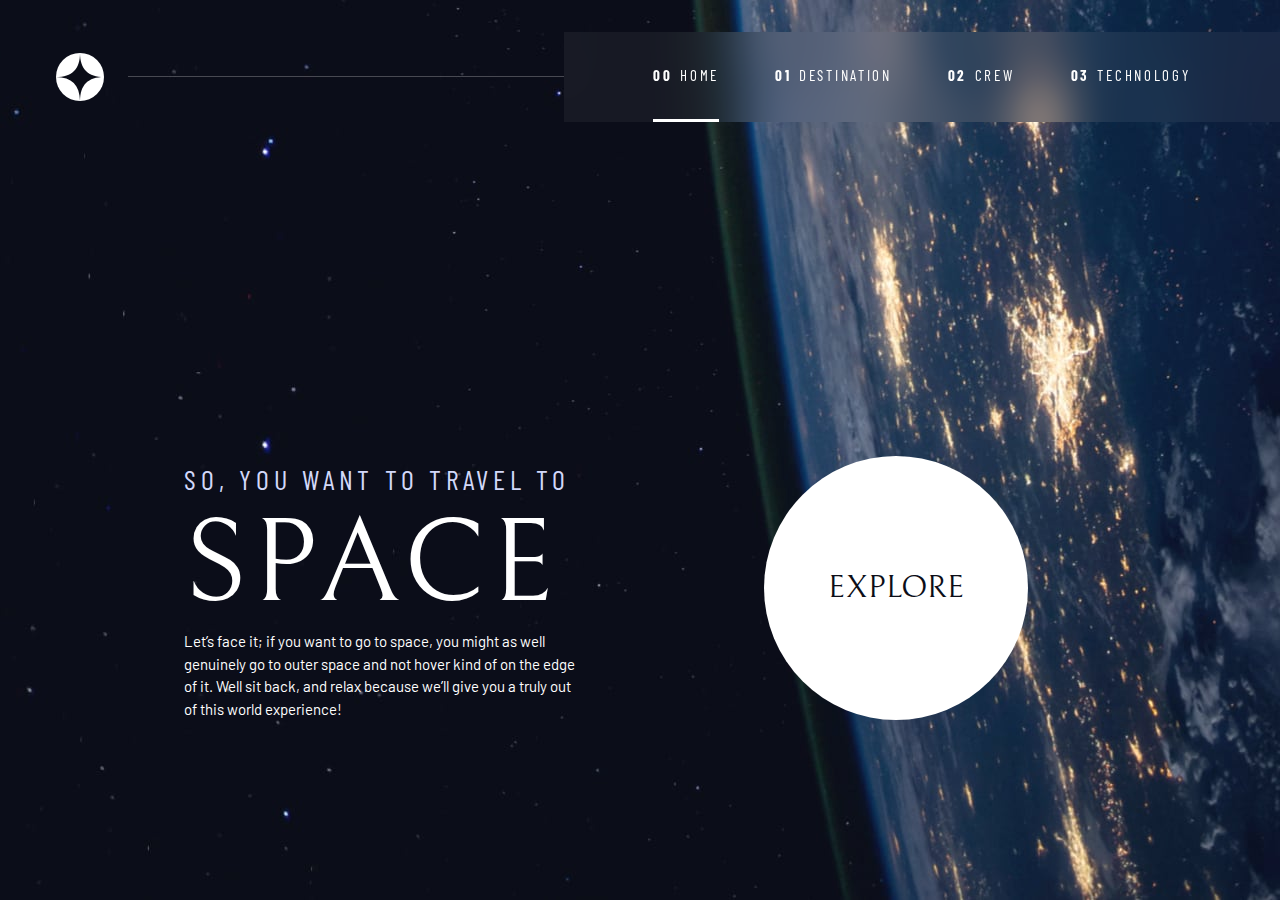
==== index.html @ 6bc6b329 "first commit" ====
<!DOCTYPE html>
<html lang="en">
<head>
    <meta charset="utf-8">
    <meta http-equiv="X-UA-Compatible" content="IE=edge">
    <meta name="viewport" content="width=device-width, initial-scale=1.0">
    <link rel="preconnect" href="https://fonts.googleapis.com">
    <link rel="preconnect" href="https://fonts.gstatic.com" crossorigin>
    <link href="https://fonts.googleapis.com/css2?family=Barlow+Condensed:wght@400;700&family=Bellefair&family=Barlow:wght@400;700&display=swap" rel="stylesheet">
    <link rel="icon" type="image/png" sizes="32x32" href="assets/favicon-32x32.fe944b6e.png">
    <link rel="stylesheet" href="static/index.css">
    <title>Space Tourism Explorer</title>
    <script src="static/index.js" defer></script>
</head>
<body class="home">
    <header class="flex primary-header">
        <div> <img src="assets/logo.5a3f68ea.svg" alt="space tourism logo" class="logo"> </div> <button class="mobile-nav-toggle" aria-controls="primary-navigation"><span class="sr-only" aria-expanded="false">Menu</span></button>
        <nav>
            <ul id="primary-navigation" data-visible="false" class="flex primary-navigation underline-indicators">
                <li class="active"><a class="ff-sans-cond letter-spacing-2 text-white uppercase" href="index.html"><span aria-hidden="true">00</span>Home</a> </li>
                <li><a class="ff-sans-cond letter-spacing-2 text-white uppercase" href="destination.html"><span aria-hidden="true">01</span>Destination</a> </li>
                <li><a class="ff-sans-cond letter-spacing-2 text-white uppercase" href="crew.html"><span aria-hidden="true">02</span>Crew</a> </li>
                <li><a class="ff-sans-cond letter-spacing-2 text-white uppercase" href="technology.html"><span aria-hidden="true">03</span>Technology</a> </li>
            </ul>
        </nav>
    </header>
    <main id="main" class="grid-container grid-container--home">
        <div>
            <h1 class="ff-sans-cond fs-500 letter-spacing-1 text-accent uppercase">So, you want to travel to <span class="d-block ff-serif fs-900 text-white">Space</span></h1>
            <p>Let’s face it; if you want to go to space, you might as well genuinely go to outer space and not hover kind of on the edge of it. Well sit back, and relax because we’ll give you a truly out of this world experience! </p>
        </div>
        <div> <a href="destination.html" class="bg-white ff-serif large-button text-dark uppercase">Explore</a> </div>
    </main>
</body>
</html>
---- static/index.css ----
*,
:before,
:after {
    box-sizing: border-box
}


body,
h1,
h2,
h3,
h4,
h5,
p,
figure,
picture {
    margin: 0;
    overflow-y: hidden !important;

}

h1,
h2,
h3,
h4,
h5,
h6,
p {
    font-weight: 400
}

input,
button,
textarea,
select {
    font: inherit
}

@media (prefers-reduced-motion:reduce) {

    *,
    :before,
    :after {
        scroll-behavior: auto !important;
        transition-duration: .01ms !important;
        animation-duration: .01ms !important;
        animation-iteration-count: 1 !important
    }
}

body {
    color: #fff;
    background-color: #0c0e18;
    background-position: bottom;
    background-size: cover;
    grid-template-rows: min-content 1fr;
    min-height: 100vh;
    font-family: Barlow, sans-serif;
    font-size: .9375rem;
    line-height: 1.5;
    display: grid;
    overflow-x: hidden
}

img,
picutre {
    max-width: 100%;
    display: block
}

.flex {
    gap: var(--gap, 1rem);
    display: flex
}

.grid {
    gap: var(--gap, 1rem);
    display: grid
}

.d-block {
    display: block
}

.flow>:where(:not(:first-child)) {
    margin-top: var(--flow-space, 1rem)
}

.flow--space-small {
    --flow-space: .75rem
}

.container {
    max-width: 80rem;
    margin-inline: auto;
    padding-inline: 2em
}

.grid-container {
    text-align: center;
    padding-inline: 1rem;
    place-items: center;
    padding-bottom: 4rem;
    display: grid
}

.grid-container p:not([class]) {
    max-width: 50ch
}

.sr-only {
    clip: rect(0, 0, 0, 0);
    white-space: nowrap;
    border: 0;
    width: 1px;
    height: 1px;
    margin: -1px;
    padding: 0;
    position: absolute;
    overflow: hidden
}

.bg-dark {
    background-color: #0c0e18
}

.bg-accent {
    background-color: #d2d8f9
}

.bg-white {
    background-color: #fff
}

.text-dark {
    color: #0c0e18
}

.text-accent {
    color: #d2d8f9
}

.text-white {
    color: #fff
}

.ff-serif {
    font-family: Bellefair, serif
}

.ff-sans-cond {
    font-family: Barlow Condensed, sans-serif
}

.ff-sans-normal {
    font-family: Barlow, sans-serif
}

.letter-spacing-1 {
    letter-spacing: 4.75px
}

.letter-spacing-2 {
    letter-spacing: 2.7px
}

.letter-spacing-3 {
    letter-spacing: 2.35px
}

.uppercase {
    text-transform: uppercase
}

.fs-900 {
    font-size: clamp(5rem, 8vw + 1rem, 9.375rem)
}

.fs-800 {
    font-size: 3.5rem
}

.fs-700 {
    font-size: 1.5rem
}

.fs-600,
.fs-500 {
    font-size: 1rem
}

.fs-400 {
    font-size: .9375rem
}

.fs-300 {
    font-size: 1rem
}

.fs-200 {
    font-size: .875rem
}

.fs-900,
.fs-800,
.fs-700,
.fs-600 {
    line-height: 1.1
}

.numbered-title {
    text-transform: uppercase;
    letter-spacing: 4.72px;
    grid-area: title;
    font-family: Barlow Condensed, sans-serif
}

.numbered-title span {
    color: #ffffff40;
    margin-right: .5em;
    font-weight: 700
}

@media (width>=35em) {
    .numbered-title {
        justify-self: start;
        margin-top: 2rem
    }

    .fs-800 {
        font-size: 5rem
    }

    .fs-700 {
        font-size: 2.5rem
    }

    .fs-600 {
        font-size: 1.5rem
    }

    .fs-500 {
        font-size: 1.25rem
    }

    .fs-400 {
        font-size: 1rem
    }
}

@media (width>=45em) {
    .fs-800 {
        font-size: 6.25rem
    }

    .fs-700 {
        font-size: 3.5rem
    }

    .fs-600 {
        font-size: 2rem
    }

    .fs-500 {
        font-size: 1.75rem
    }

    .fs-400 {
        font-size: 1.125rem
    }

    .grid-container {
        text-align: left;
        column-gap: var(--container-gap, 2rem);
        grid-template-columns: minmax(1rem, 1fr) repeat(2, minmax(0, 30rem)) minmax(1rem, 1fr)
    }
}

.large-button {
    z-index: 1;
    aspect-ratio: 1;
    border-radius: 50%;
    place-items: center;
    padding: 0 2em;
    font-size: 2rem;
    text-decoration: none;
    display: inline-grid;
    position: relative
}

.large-button:after {
    content: "";
    z-index: -1;
    opacity: 0;
    background: #ffffff1a;
    border-radius: 50%;
    width: 100%;
    height: 100%;
    transition: opacity .5s linear, transform .75s ease-in-out;
    position: absolute
}

.large-button:hover:after,
.large-button:focus:after {
    opacity: 1;
    transform: scale(1.5)
}

.logo {
    margin: 1.5rem clamp(1.5rem, 5vw, 3.5rem)
}

.primary-header {
    justify-content: space-between;
    align-items: center
}

.primary-navigation {
    --gap: clamp(1.5rem, 5vw, 3.5rem);
    --underline-gap: 2rem;
    -webkit-backdrop-filter: blur(1.5rem);
    backdrop-filter: blur(1.5rem);
    background: #ffffff0d;
    margin: 0;
    padding: 0;
    list-style: none
}

.primary-navigation a {
    text-decoration: none
}

.primary-navigation a>span {
    margin-right: .5em;
    font-weight: 700
}

.mobile-nav-toggle {
    display: none
}

@media (width<=35rem) {
    .primary-navigation {
        --underline-gap: .5rem;
        z-index: 1000;
        flex-direction: column;
        margin: 0;
        padding: min(20rem, 15vh) 2rem;
        list-style: none;
        transition: transform .5s ease-in-out;
        position: fixed;
        inset: 0 0 0 30%;
        transform: translate(100%)
    }

    .primary-navigation[data-visible=true] {
        transform: translate(0)
    }

    .primary-navigation.underline-indicators>.active {
        border: 0
    }

    .mobile-nav-toggle {
        z-index: 2000;
        aspect-ratio: 1;
        background: url(icon-hamburger.ec4d4bb2.svg) 50% no-repeat;
        border: 0;
        width: 1.5rem;
        display: block;
        position: absolute;
        top: 2rem;
        right: 1rem
    }

    .mobile-nav-toggle[aria-expanded=true] {
        background-image: url(icon-close.ce2dc749.svg)
    }

    .mobile-nav-toggle:focus-visible {
        outline-offset: 5px;
        outline: 5px solid #fff
    }
}

@media (width>=35em) {
    .primary-navigation {
        padding-inline: clamp(3rem, 7vw, 7rem)
    }
}

@media (width>=35em) and (width<=44.999em) {
    .primary-navigation a>span {
        display: none
    }
}

@media (width>=45em) {
    .primary-header:after {
        content: "";
        background: #ffffff40;
        order: 1;
        width: 100%;
        height: 1px;
        margin-right: -2.5rem;
        display: block;
        position: relative
    }

    nav {
        order: 2
    }

    .primary-navigation {
        margin-block: 2rem
    }
}

.underline-indicators>* {
    cursor: pointer;
    padding: var(--underline-gap, .5rem)0;
    background-color: #0000;
    border: 0;
    border-bottom: .2rem solid #fff0
}

.underline-indicators>:hover,
.underline-indicators>:focus {
    border-color: #ffffff80
}

.underline-indicators>.active,
.underline-indicators>[aria-selected=true] {
    color: #fff;
    border-color: #fff
}

.tab-list {
    --gap: 2rem
}

.dot-indicators>* {
    cursor: pointer;
    background-color: #ffffff40;
    border: 0;
    border-radius: 50%;
    padding: .5em
}

.dot-indicators>:hover,
.dot-indicators>:focus {
    background-color: #ffffff80
}

.dot-indicators>[aria-selected=true] {
    background-color: #fff
}

.numbers-indicators>* {
    cursor: pointer;
    aspect-ratio: 1;
    color: #fff;
    background-color: #0000;
    border: 1px solid #ffffff40;
    border-radius: 50%;
    place-items: center;
    width: 2em;
    height: 2em;
    font-size: 2rem;
    text-decoration: none;
    display: inline-grid
}

.numbers-indicators>[aria-selected=true] {
    color: #0c0e18;
    background-color: #fff
}

.numbers-indicators>:hover {
    border: 1px solid #ffffff80
}

.home {
    background-image: url(../assets/background-home-mobile.cdf93cc5.jpg)
}

@media (width>=35rem) {
    .home {
        background-image: url(../assets/background-home-tablet.d0e3b8ed.jpg);
        background-position: 50%
    }
}

@media (width>=45em) {
    .home {
        background-image: url(../assets/background-home-desktop.0901cd34.jpg)
    }

    .grid-container--home {
        align-items: end;
        padding-bottom: max(6rem, 20vh)
    }

    .grid-container--home>:first-child {
        grid-column: 2
    }

    .grid-container--home>:last-child {
        grid-column: 3
    }
}

.destination {
    background-image: url(../assets/background-destination-mobile.e7d14f71.jpg);
    background-attachment: fixed;
    
}

.grid-container--destination {
    --flow-space: 2rem;
    grid-template-areas: "title" "image" "tabs" "content"
}

.grid-container--destination>picture {
    grid-area: image;
    align-self: start;
    max-width: 60%
}

.grid-container--destination>.tab-list {
    grid-area: tabs
}

.grid-container--destination>.destination-info {
    grid-area: content
}

.destination-meta {
    border-top: 1px solid #ffffff1a;
    flex-direction: column;
    margin-top: 2.5rem;
    padding-top: 2.5rem
}

.destination-meta p {
    font-size: 1.75rem
}

@media (width>=35em) {
    .destination {
        background-image: url(../assets/background-destination-tablet.d966019f.jpg);
        background-position: 50%
    }

    .destination-meta {
        flex-direction: row;
        justify-content: space-evenly
    }
}

@media (width>=45em) {
    .destination {
        background-image: url(../assets/background-destination-desktop.f02dec08.jpg)
    }

    .grid-container--destination {
        grid-template-areas: ".title title." ".image tabs." ".image content.";
        align-content: start;
        justify-items: start
    }

    .grid-container--destination>picture {
        max-width: 90%
    }

    .destination-meta {
        --gap: min(6vw, 6rem);
        justify-content: start
    }
}

.crew {
    background-image: url(../assets/background-crew-mobile.4c8daf84.jpg)
}

.grid-container--crew {
    --flow-space: 2rem;
    grid-template-areas: "title" "image" "tabs" "content"
}

.grid-container--crew>picture {
    border-bottom: 1px solid #ffffff1a;
    grid-area: image;
    max-width: 60%
}

.grid-container--crew>.dot-indicators {
    grid-area: tabs
}

.grid-container--crew>.crew-details {
    grid-area: content
}

.crew-details h2 {
    color: #ffffff80
}

@media (width>=35em) {
    .crew {
        background-image: url(../assets/background-crew-tablet.af63de54.jpg);
        background-position: 50%
    }

    .grid-container--crew {
        grid-template-areas: "title" "content" "tabs" "image";
        padding-bottom: 0
    }
}

@media (width>=45em) {
    .crew {
        background-image: url(../assets/background-crew-desktop.8f3d15db.jpg)
    }

    .grid-container--crew {
        grid-template-columns: minmax(1rem, 1fr) minmax(0, 37rem) minmax(0, 23rem) minmax(1rem, 1fr);
        grid-template-areas: ".title title." ".content image." ".tabs image.";
        justify-items: start
    }

    .grid-container--crew>picture {
        grid-column: span 2;
        align-self: start;
        max-width: 50%
    }
}

.technology {
    background-image: url(../assets/background-technology-mobile.c9267359.jpg)
}

.portrait {
    display: none
}

.grid-container--technology {
    grid-template-areas: "title" "image" "tabs" "content";
    padding-inline: 0
}

.grid-container--technology>picture {
    grid-area: image;
    max-width: 100vw
}

.grid-container--technology>.numbers-indicators {
    grid-area: tabs
}

.grid-container--technology>.technology-details {
    grid-area: content
}

.technology-details h2 {
    color: #ffffff80
}

@media (width>=35em) {
    .technology {
        background-image: url(../assets/background-technology-tablet.6115cc13.jpg);
        background-position: 50%
    }

    .grid-container--technology>h1 {
        margin-left: 2rem
    }
}

@media (width>=45em) {
    .technology {
        background-image: url(../assets/background-technology-desktop.9baf133d.jpg)
    }

    .portrait {
        display: block
    }

    .landscape {
        display: none
    }

    .grid-container--technology>h1 {
        margin-left: 0
    }

    .grid-container--technology {
        grid-template-columns: 1fr 1fr 8fr 5fr;
        grid-template-areas: ".title title title." ".tabs content image." ".tabs content image.";
        justify-items: start
    }

    .numbers-indicators {
        flex-direction: column;
        display: flex
    }

    .grid-container--technology>picture {
        grid-column: span 2;
        place-self: start end;
        max-width: 80%
    }
}
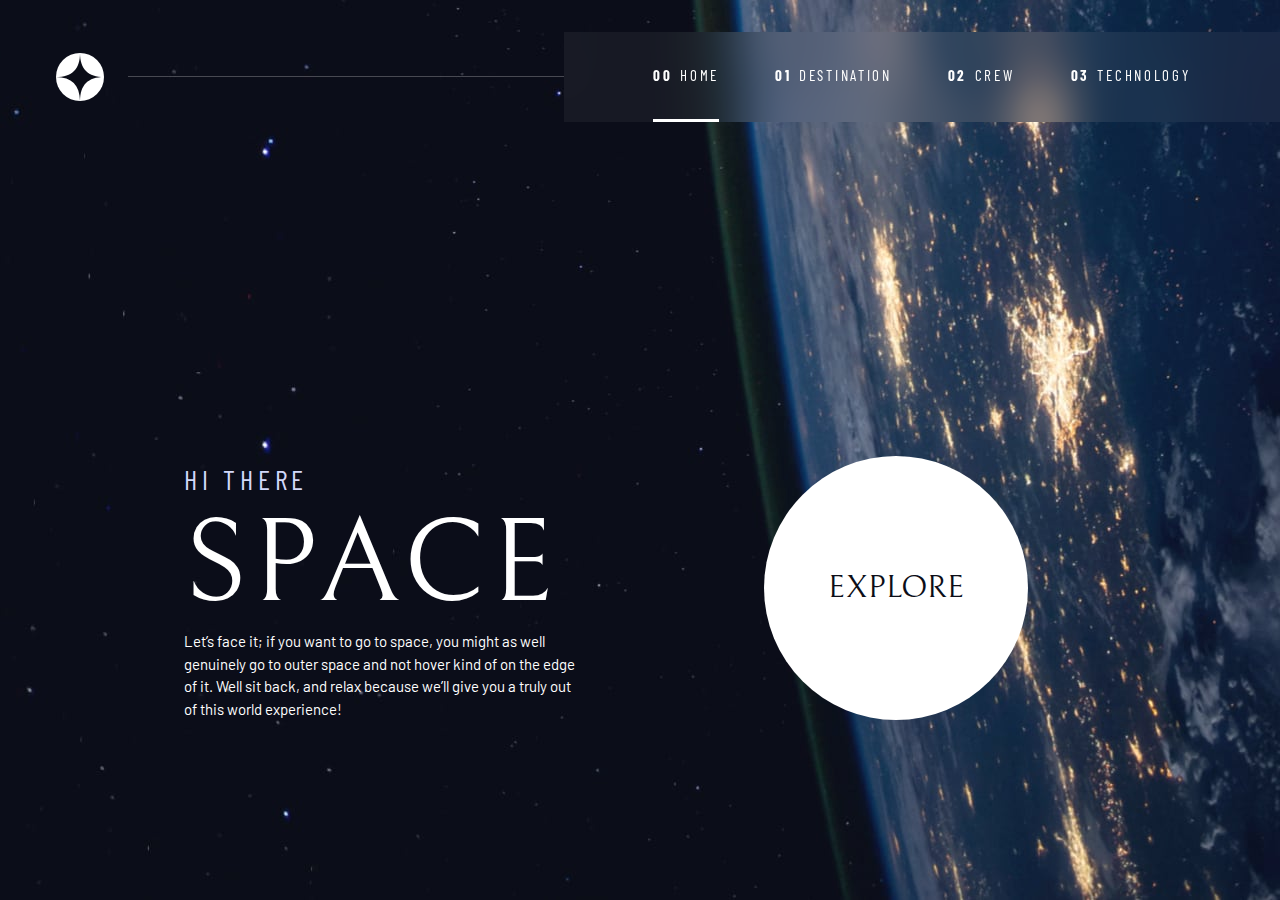
==== commit 3457c167: "homepage changes" ====
--- a/index.html
+++ b/index.html
@@ -26,7 +26,7 @@
     </header>
     <main id="main" class="grid-container grid-container--home">
         <div>
-            <h1 class="ff-sans-cond fs-500 letter-spacing-1 text-accent uppercase">So, you want to travel to <span class="d-block ff-serif fs-900 text-white">Space</span></h1>
+            <h1 class="ff-sans-cond fs-500 letter-spacing-1 text-accent uppercase">Hi there <span class="d-block ff-serif fs-900 text-white">Space</span></h1>
             <p>Let’s face it; if you want to go to space, you might as well genuinely go to outer space and not hover kind of on the edge of it. Well sit back, and relax because we’ll give you a truly out of this world experience! </p>
         </div>
         <div> <a href="destination.html" class="bg-white ff-serif large-button text-dark uppercase">Explore</a> </div>
--- a/static/index.css
+++ b/static/index.css
@@ -364,7 +364,7 @@
     .mobile-nav-toggle {
         z-index: 2000;
         aspect-ratio: 1;
-        background: url(icon-hamburger.ec4d4bb2.svg) 50% no-repeat;
+        background: url(../assets/icon-hamburger.ec4d4bb2.svg) 50% no-repeat;
         border: 0;
         width: 1.5rem;
         display: block;
@@ -374,7 +374,7 @@
     }
 
     .mobile-nav-toggle[aria-expanded=true] {
-        background-image: url(icon-close.ce2dc749.svg)
+        background-image: url(../assets/icon-close.ce2dc749.svg)
     }
 
     .mobile-nav-toggle:focus-visible {
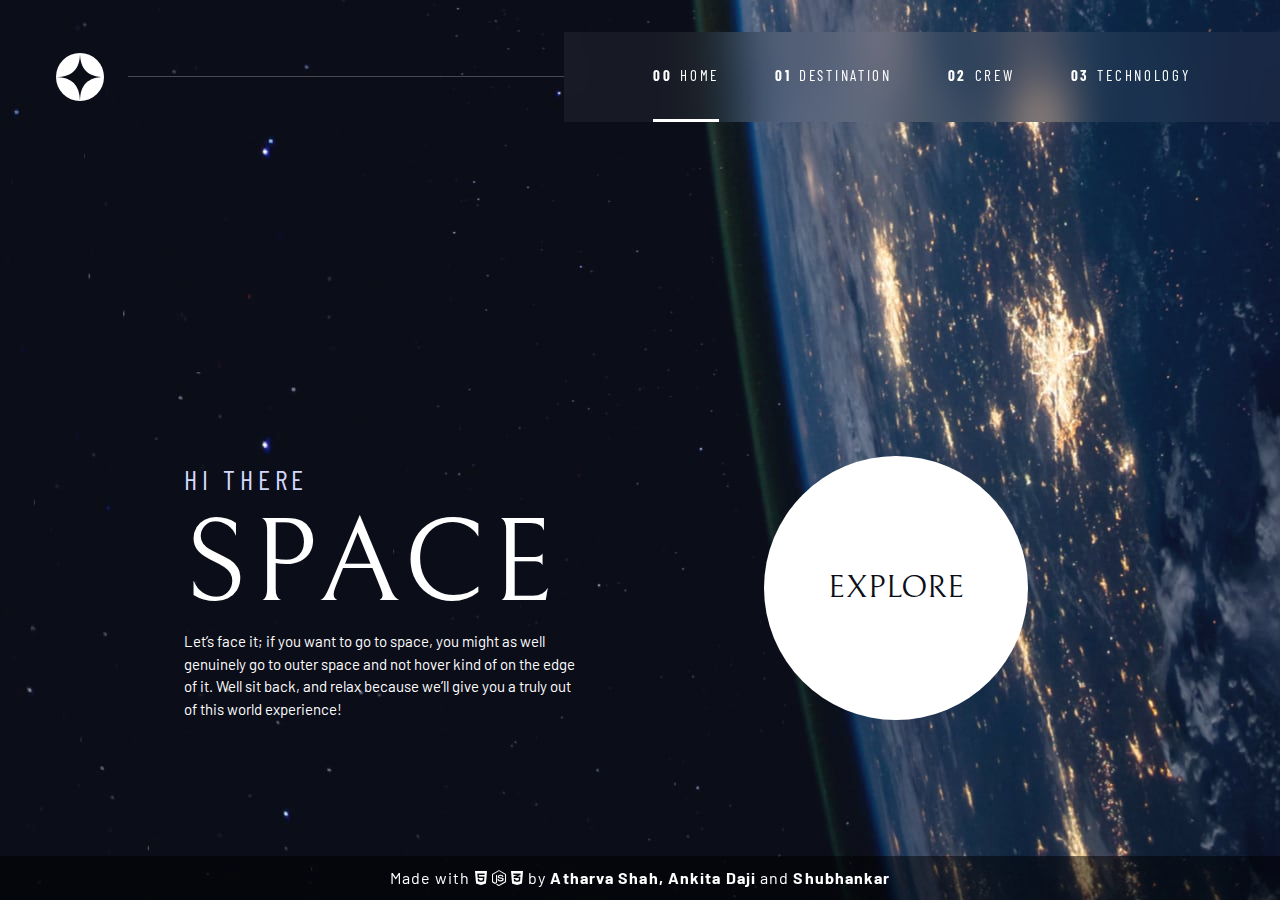
==== commit 9feefac5: "add footer, remove aria" ====
--- a/index.html
+++ b/index.html
@@ -8,6 +8,7 @@
     <link rel="preconnect" href="https://fonts.gstatic.com" crossorigin>
     <link href="https://fonts.googleapis.com/css2?family=Barlow+Condensed:wght@400;700&family=Bellefair&family=Barlow:wght@400;700&display=swap" rel="stylesheet">
     <link rel="icon" type="image/png" sizes="32x32" href="assets/favicon-32x32.fe944b6e.png">
+    <link href="https://cdnjs.cloudflare.com/ajax/libs/font-awesome/6.1.0/css/all.min.css" rel="stylesheet">
     <link rel="stylesheet" href="static/index.css">
     <title>Space Tourism Explorer</title>
     <script src="static/index.js" defer></script>
@@ -31,5 +32,6 @@
         </div>
         <div> <a href="destination.html" class="bg-white ff-serif large-button text-dark uppercase">Explore</a> </div>
     </main>
+    <footer>Made with <i class="fa-brands fa-html5"></i> <i class="fa-brands fa-node-js"></i> <i class="fa-brands fa-css3-alt"></i> by <b>Atharva Shah, Ankita Daji</b> and <b>Shubhankar</b></footer>
 </body>
 </html>--- a/static/index.css
+++ b/static/index.css
@@ -62,10 +62,11 @@
     overflow-x: hidden
 }
 
+  
 img,
 picutre {
     max-width: 100%;
-    display: block
+    display: block;
 }
 
 .flex {
@@ -246,6 +247,7 @@
     .fs-400 {
         font-size: 1rem
     }
+
 }
 
 @media (width>=45em) {
@@ -274,6 +276,7 @@
         column-gap: var(--container-gap, 2rem);
         grid-template-columns: minmax(1rem, 1fr) repeat(2, minmax(0, 30rem)) minmax(1rem, 1fr)
     }
+    
 }
 
 .large-button {
@@ -340,6 +343,11 @@
 }
 
 @media (width<=35rem) {
+    
+    footer{
+        display: none;
+    }
+    
     .primary-navigation {
         --underline-gap: .5rem;
         z-index: 1000;
@@ -675,6 +683,8 @@
     .grid-container--technology>h1 {
         margin-left: 2rem
     }
+
+
 }
 
 @media (width>=45em) {
@@ -710,4 +720,18 @@
         place-self: start end;
         max-width: 80%
     }
-}+}
+
+footer {
+    position: fixed;
+    left: 0;
+    bottom: 0;
+    width: 100%;
+    background-color: rgba(0, 0, 0, 0.5);
+    color: rgb(255, 255, 255);
+    text-align: center;
+    padding: 10px;
+    font-size: 16px;
+    letter-spacing: 1.1px;
+  }
+
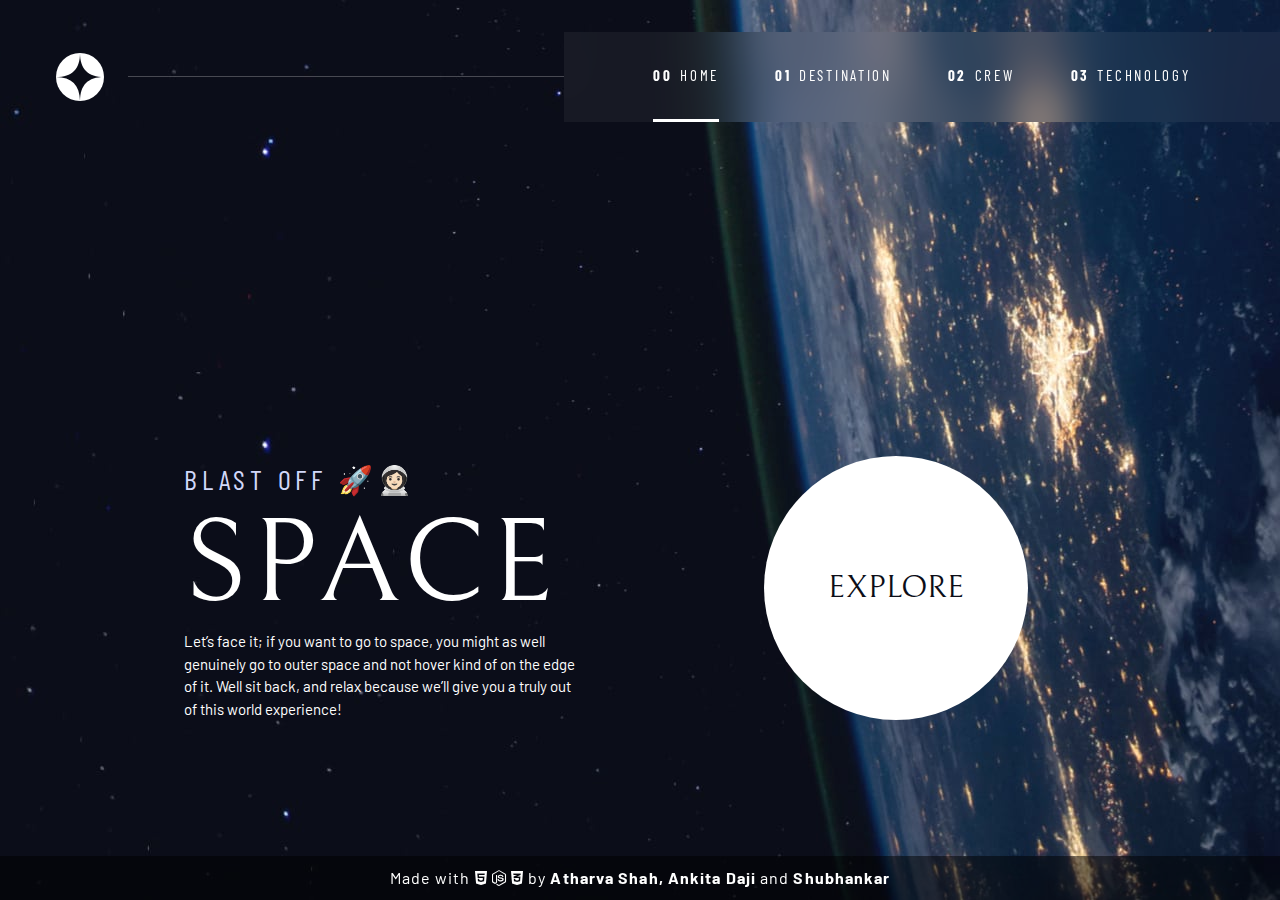
==== commit 8038ac6a: "quickfix" ====
--- a/index.html
+++ b/index.html
@@ -27,7 +27,7 @@
     </header>
     <main id="main" class="grid-container grid-container--home">
         <div>
-            <h1 class="ff-sans-cond fs-500 letter-spacing-1 text-accent uppercase">Hi there <span class="d-block ff-serif fs-900 text-white">Space</span></h1>
+            <h1 class="ff-sans-cond fs-500 letter-spacing-1 text-accent uppercase">Blast off 🚀👩🏻‍🚀 <span class="d-block ff-serif fs-900 text-white">Space</span></h1>
             <p>Let’s face it; if you want to go to space, you might as well genuinely go to outer space and not hover kind of on the edge of it. Well sit back, and relax because we’ll give you a truly out of this world experience! </p>
         </div>
         <div> <a href="destination.html" class="bg-white ff-serif large-button text-dark uppercase">Explore</a> </div>
